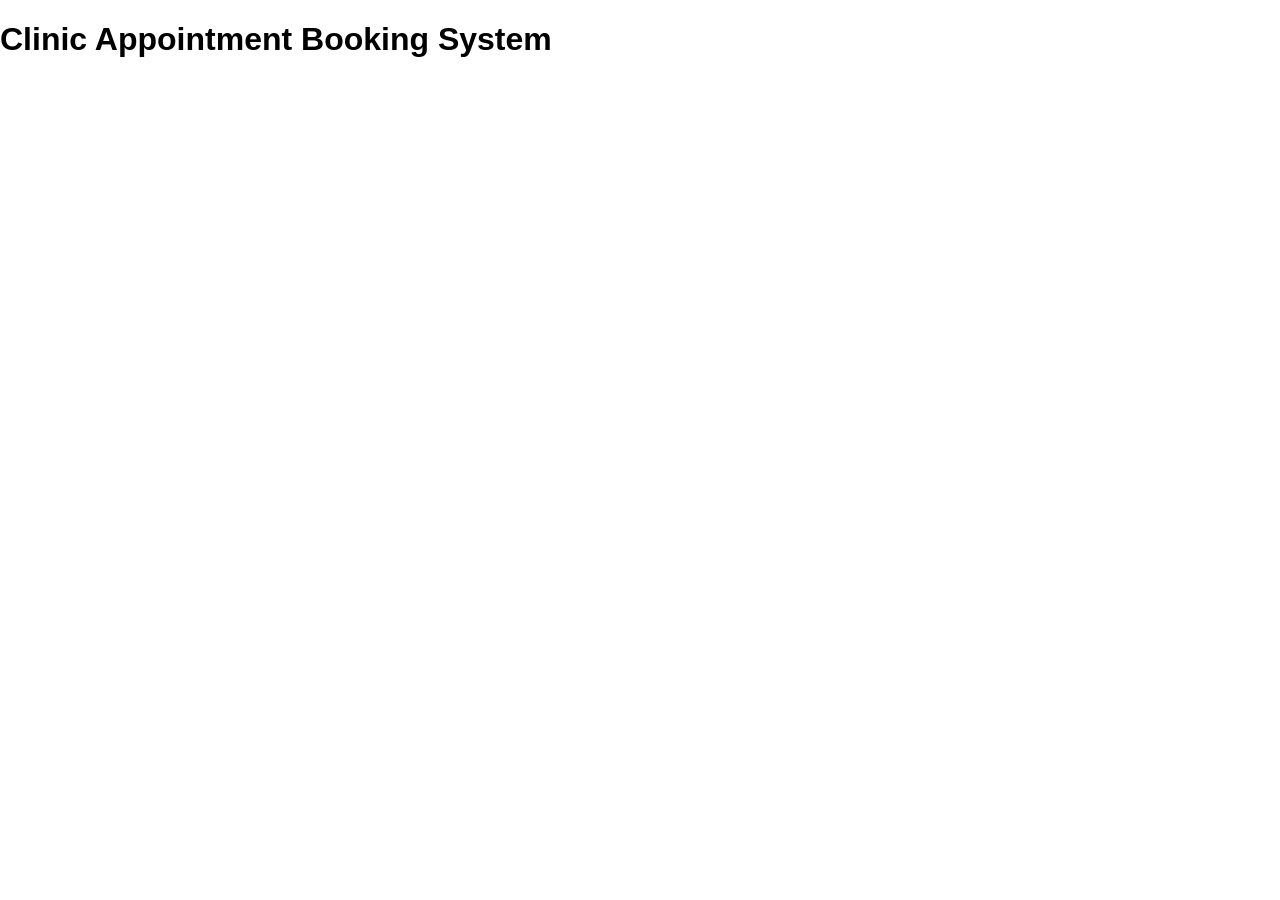
==== index.html @ 9d94246f "Phase 1: Set up clinic appointment project" ====
<!DOCTYPE html>
<html lang="en">
<head>
  <meta charset="UTF-8">
  <meta name="viewport" content="width=device-width, initial-scale=1.0">
  <title>Clinic Appointment Booking System</title>
  <link rel="stylesheet" href="css/style.css">
</head>
<body>
  <main>
    <h1>Clinic Appointment Booking System</h1>
  </main>
  <script src="js/script.js"></script>
</body>
</html>
---- css/style.css ----
/* Shared styles for the clinic pages. */
body {
  margin: 0;
  font-family: Arial, sans-serif;
}
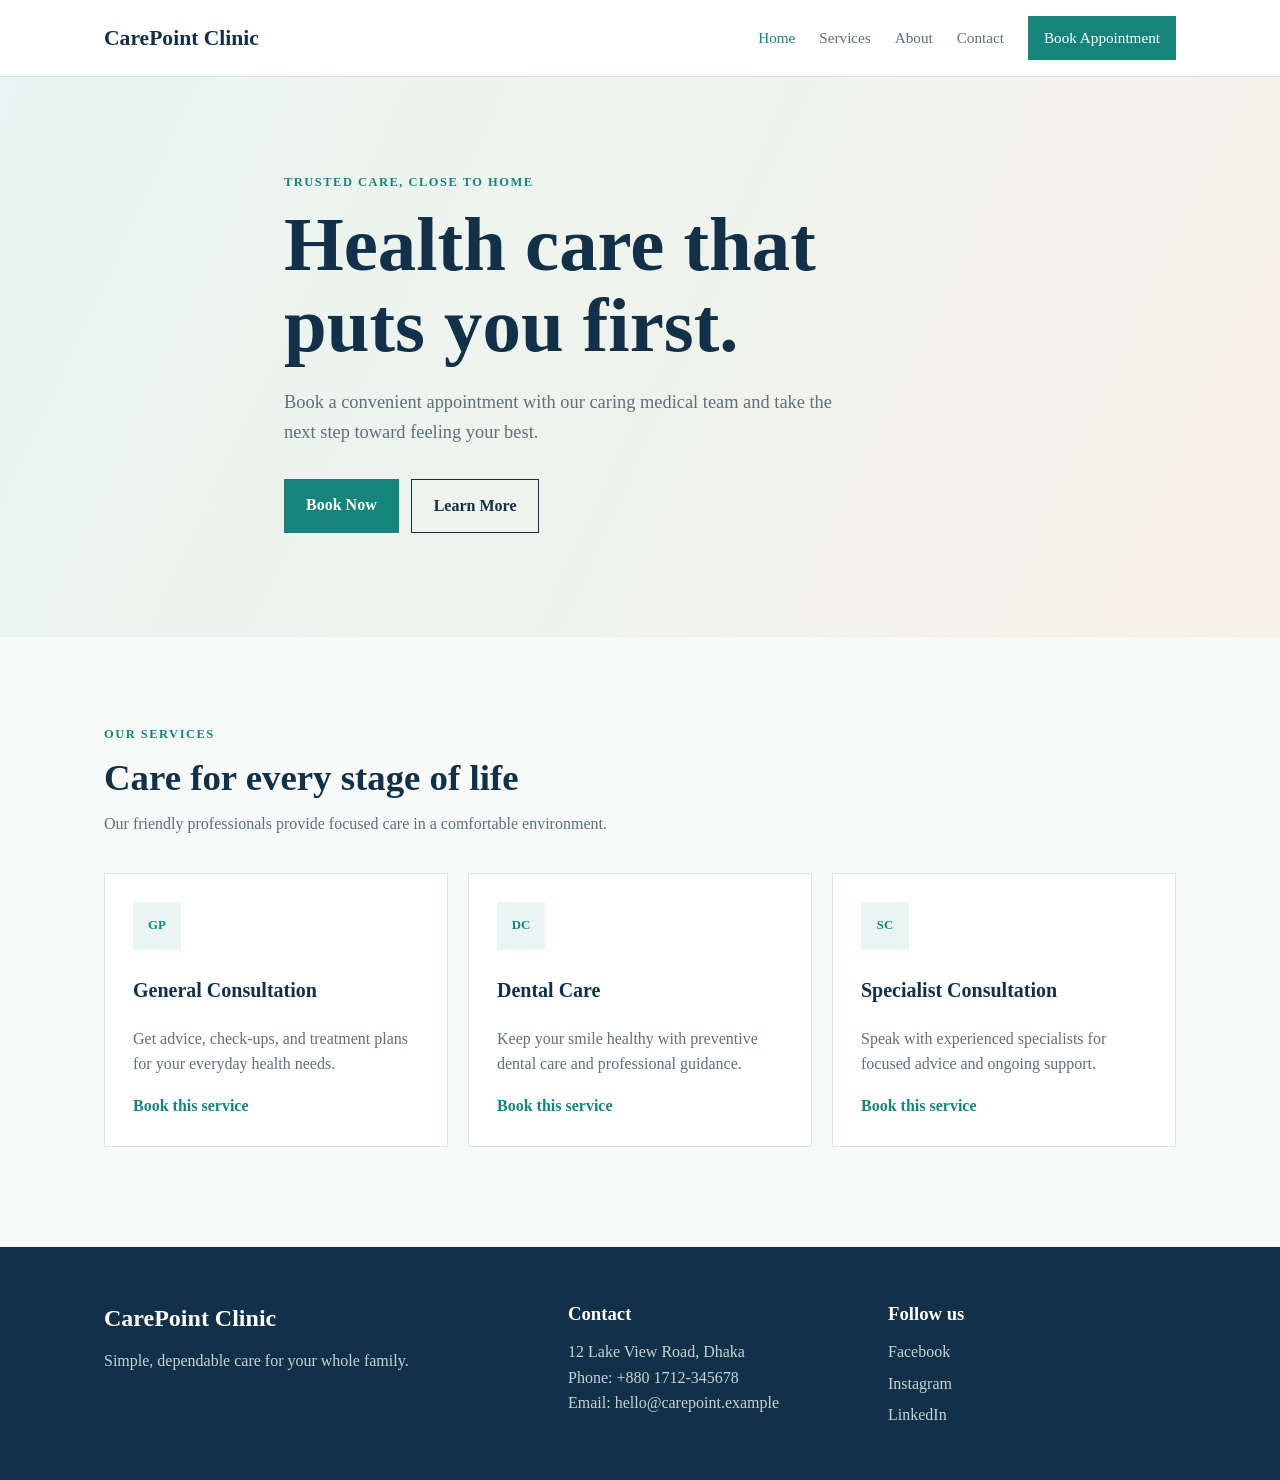
==== commit c6b1f136: "Phase 2: Build responsive clinic home page" ====
--- a/index.html
+++ b/index.html
@@ -7,9 +7,82 @@
   <link rel="stylesheet" href="css/style.css">
 </head>
 <body>
+  <header class="site-header">
+    <nav class="navbar container" aria-label="Main navigation">
+      <a class="brand" href="index.html">CarePoint Clinic</a>
+      <button class="menu-toggle" id="menu-toggle" type="button" aria-expanded="false" aria-controls="main-menu">Menu</button>
+      <div class="nav-links" id="main-menu">
+        <a class="active" href="index.html">Home</a>
+        <a href="#services">Services</a>
+        <a href="#about">About</a>
+        <a href="#contact">Contact</a>
+        <a class="nav-button" href="appointment.html">Book Appointment</a>
+      </div>
+    </nav>
+  </header>
+
   <main>
-    <h1>Clinic Appointment Booking System</h1>
+    <section class="hero" id="about">
+      <div class="container hero-content">
+        <p class="eyebrow">Trusted care, close to home</p>
+        <h1>Health care that puts you first.</h1>
+        <p class="hero-description">Book a convenient appointment with our caring medical team and take the next step toward feeling your best.</p>
+        <div class="hero-actions">
+          <a class="button primary-button" href="appointment.html">Book Now</a>
+          <a class="button secondary-button" href="#services">Learn More</a>
+        </div>
+      </div>
+    </section>
+
+    <section class="services-section container" id="services">
+      <div class="section-heading">
+        <p class="eyebrow">Our services</p>
+        <h2>Care for every stage of life</h2>
+        <p>Our friendly professionals provide focused care in a comfortable environment.</p>
+      </div>
+      <div class="service-grid">
+        <article class="service-card">
+          <div class="service-icon" aria-hidden="true">GP</div>
+          <h3>General Consultation</h3>
+          <p>Get advice, check-ups, and treatment plans for your everyday health needs.</p>
+          <a class="text-link" href="appointment.html">Book this service</a>
+        </article>
+        <article class="service-card">
+          <div class="service-icon" aria-hidden="true">DC</div>
+          <h3>Dental Care</h3>
+          <p>Keep your smile healthy with preventive dental care and professional guidance.</p>
+          <a class="text-link" href="appointment.html">Book this service</a>
+        </article>
+        <article class="service-card">
+          <div class="service-icon" aria-hidden="true">SC</div>
+          <h3>Specialist Consultation</h3>
+          <p>Speak with experienced specialists for focused advice and ongoing support.</p>
+          <a class="text-link" href="appointment.html">Book this service</a>
+        </article>
+      </div>
+    </section>
   </main>
+
+  <footer class="site-footer" id="contact">
+    <div class="container footer-content">
+      <div>
+        <h2>CarePoint Clinic</h2>
+        <p>Simple, dependable care for your whole family.</p>
+      </div>
+      <div>
+        <h3>Contact</h3>
+        <p>12 Lake View Road, Dhaka<br>Phone: +880 1712-345678<br>Email: hello@carepoint.example</p>
+      </div>
+      <div>
+        <h3>Follow us</h3>
+        <div class="social-links">
+          <a href="#contact">Facebook</a>
+          <a href="#contact">Instagram</a>
+          <a href="#contact">LinkedIn</a>
+        </div>
+      </div>
+    </div>
+  </footer>
   <script src="js/script.js"></script>
 </body>
 </html>
--- a/css/style.css
+++ b/css/style.css
@@ -1,5 +1,273 @@
-/* Shared styles for the clinic pages. */
+:root {
+  --navy: #123047;
+  --teal: #16847b;
+  --light-teal: #e8f5f2;
+  --cream: #f7faf8;
+  --text: #24343d;
+  --muted: #5f7078;
+  --white: #ffffff;
+  --border: #d8e5e2;
+}
+
+* {
+  box-sizing: border-box;
+}
+
 body {
   margin: 0;
-  font-family: Arial, sans-serif;
-}
+  background: var(--cream);
+  color: var(--text);
+  font-family: Georgia, 'Times New Roman', serif;
+  line-height: 1.6;
+}
+
+a {
+  color: inherit;
+  text-decoration: none;
+}
+
+.container {
+  margin: 0 auto;
+  max-width: 1120px;
+  padding-left: 24px;
+  padding-right: 24px;
+}
+
+.site-header {
+  background: var(--white);
+  border-bottom: 1px solid var(--border);
+}
+
+.navbar {
+  align-items: center;
+  display: flex;
+  justify-content: space-between;
+  min-height: 76px;
+}
+
+.brand {
+  color: var(--navy);
+  font-size: 1.35rem;
+  font-weight: bold;
+}
+
+.nav-links {
+  align-items: center;
+  display: flex;
+  gap: 24px;
+}
+
+.nav-links a {
+  color: var(--muted);
+  font-size: 0.95rem;
+}
+
+.nav-links a:hover,
+.nav-links .active {
+  color: var(--teal);
+}
+
+.nav-links .nav-button {
+  background: var(--teal);
+  color: var(--white);
+  padding: 10px 16px;
+}
+
+.menu-toggle {
+  background: var(--white);
+  border: 1px solid var(--border);
+  color: var(--navy);
+  cursor: pointer;
+  display: none;
+  padding: 8px 12px;
+}
+
+.hero {
+  background: linear-gradient(115deg, var(--light-teal), #f7f1e8);
+  padding: 96px 0 104px;
+}
+
+.hero-content {
+  max-width: 760px;
+}
+
+.eyebrow {
+  color: var(--teal);
+  font-size: 0.78rem;
+  font-weight: bold;
+  letter-spacing: 0.12em;
+  margin: 0 0 12px;
+  text-transform: uppercase;
+}
+
+h1,
+h2,
+h3,
+p {
+  margin-top: 0;
+}
+
+h1 {
+  color: var(--navy);
+  font-size: clamp(2.5rem, 6vw, 4.8rem);
+  line-height: 1.05;
+  margin-bottom: 22px;
+  max-width: 680px;
+}
+
+.hero-description {
+  color: var(--muted);
+  font-size: 1.15rem;
+  max-width: 560px;
+}
+
+.hero-actions {
+  display: flex;
+  flex-wrap: wrap;
+  gap: 12px;
+  margin-top: 32px;
+}
+
+.button {
+  display: inline-block;
+  font-weight: bold;
+  padding: 13px 22px;
+}
+
+.primary-button {
+  background: var(--teal);
+  color: var(--white);
+}
+
+.secondary-button {
+  border: 1px solid var(--navy);
+  color: var(--navy);
+}
+
+.services-section {
+  padding-bottom: 100px;
+  padding-top: 88px;
+}
+
+.section-heading {
+  margin-bottom: 36px;
+  max-width: 600px;
+}
+
+.section-heading h2 {
+  color: var(--navy);
+  font-size: 2.3rem;
+  line-height: 1.15;
+  margin-bottom: 12px;
+}
+
+.section-heading p:last-child,
+.service-card p,
+.site-footer p {
+  color: var(--muted);
+}
+
+.service-grid {
+  display: grid;
+  gap: 20px;
+  grid-template-columns: repeat(3, 1fr);
+}
+
+.service-card {
+  background: var(--white);
+  border: 1px solid var(--border);
+  padding: 28px;
+}
+
+.service-icon {
+  align-items: center;
+  background: var(--light-teal);
+  color: var(--teal);
+  display: flex;
+  font-size: 0.8rem;
+  font-weight: bold;
+  height: 48px;
+  justify-content: center;
+  margin-bottom: 24px;
+  width: 48px;
+}
+
+.service-card h3 {
+  color: var(--navy);
+  font-size: 1.25rem;
+}
+
+.text-link {
+  color: var(--teal);
+  font-weight: bold;
+}
+
+.site-footer {
+  background: var(--navy);
+  color: var(--white);
+  padding: 52px 0;
+}
+
+.footer-content {
+  display: grid;
+  gap: 32px;
+  grid-template-columns: 1.5fr 1fr 1fr;
+}
+
+.site-footer h2,
+.site-footer h3 {
+  margin-bottom: 10px;
+}
+
+.site-footer p {
+  color: #c4d3d5;
+  margin-bottom: 0;
+}
+
+.social-links {
+  display: flex;
+  flex-direction: column;
+  gap: 6px;
+}
+
+.social-links a {
+  color: #c4d3d5;
+}
+
+@media (max-width: 760px) {
+  .menu-toggle {
+    display: block;
+  }
+
+  .nav-links {
+    background: var(--white);
+    border-top: 1px solid var(--border);
+    display: none;
+    flex-direction: column;
+    gap: 16px;
+    left: 0;
+    padding: 20px 24px;
+    position: absolute;
+    right: 0;
+    top: 76px;
+    z-index: 2;
+  }
+
+  .nav-links.open {
+    display: flex;
+  }
+
+  .navbar {
+    position: relative;
+  }
+
+  .service-grid,
+  .footer-content {
+    grid-template-columns: 1fr;
+  }
+
+  .hero {
+    padding: 72px 0 80px;
+  }
+}
+}
